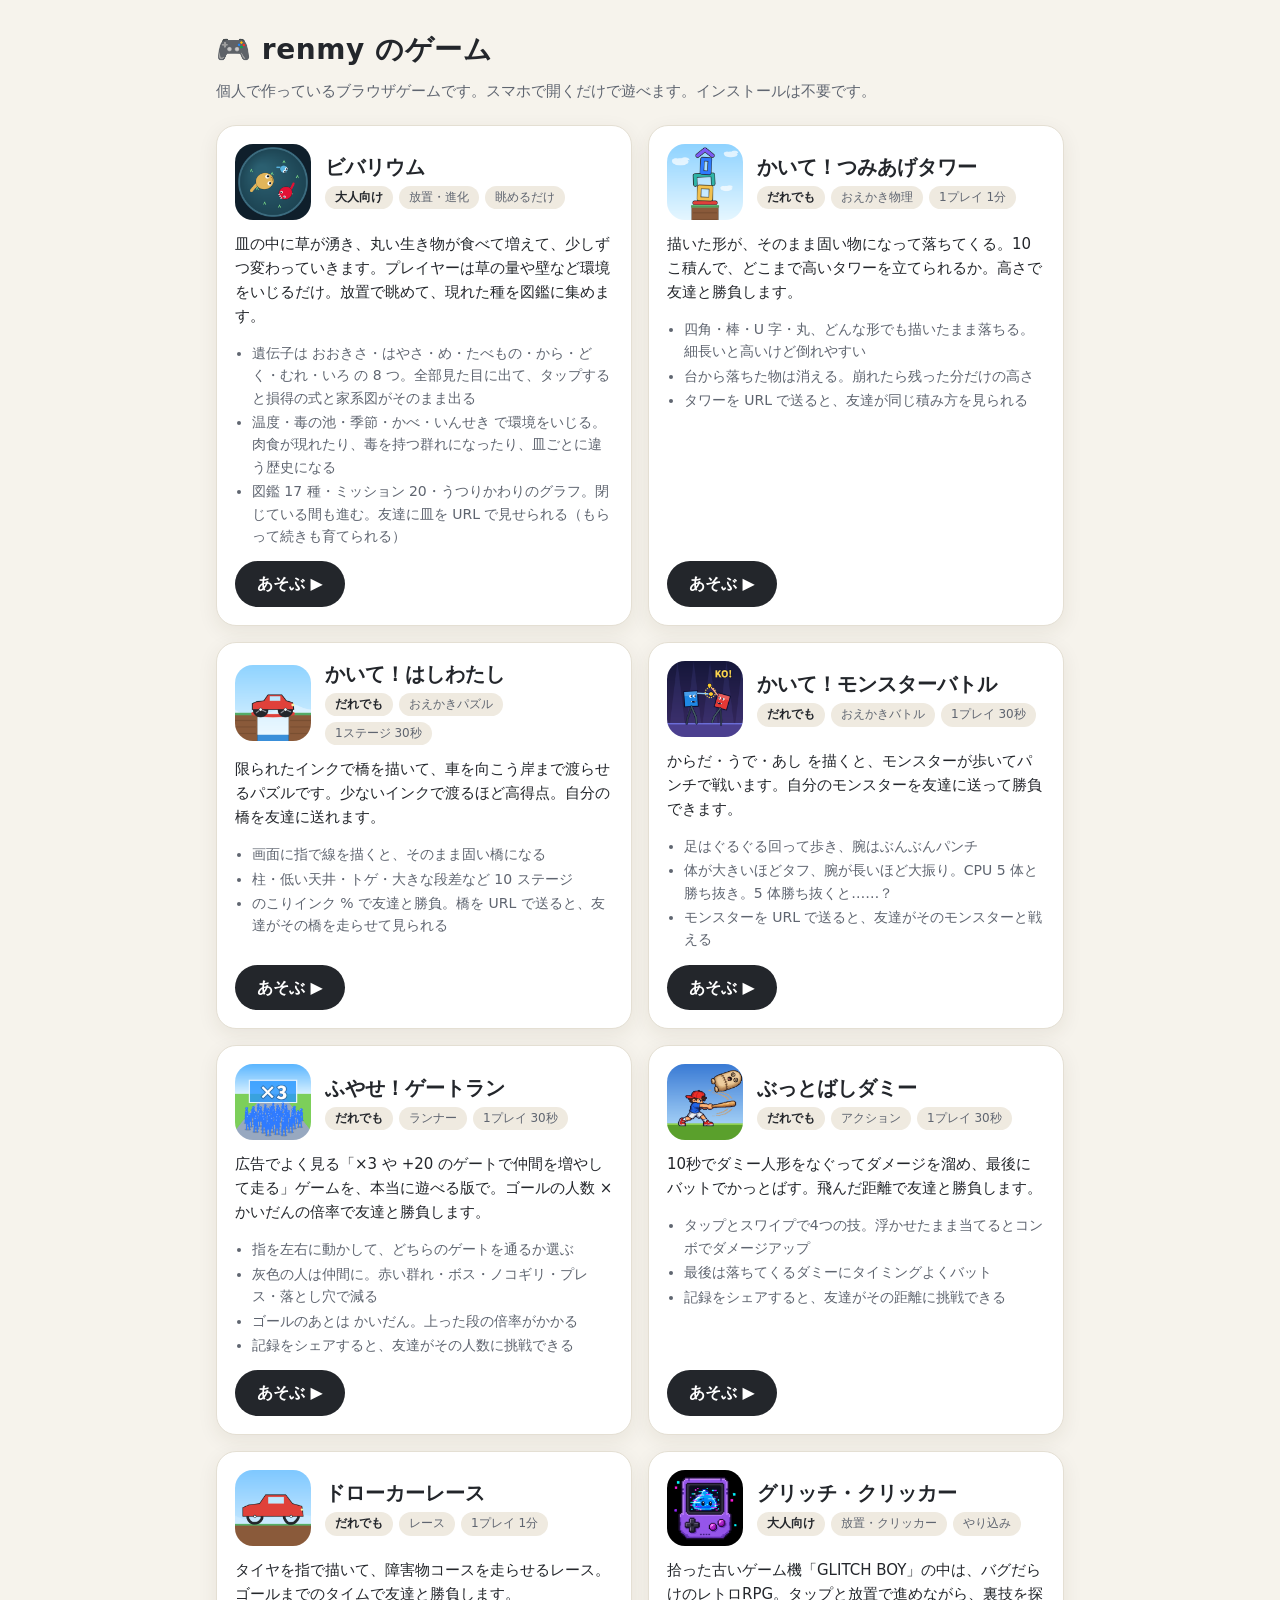
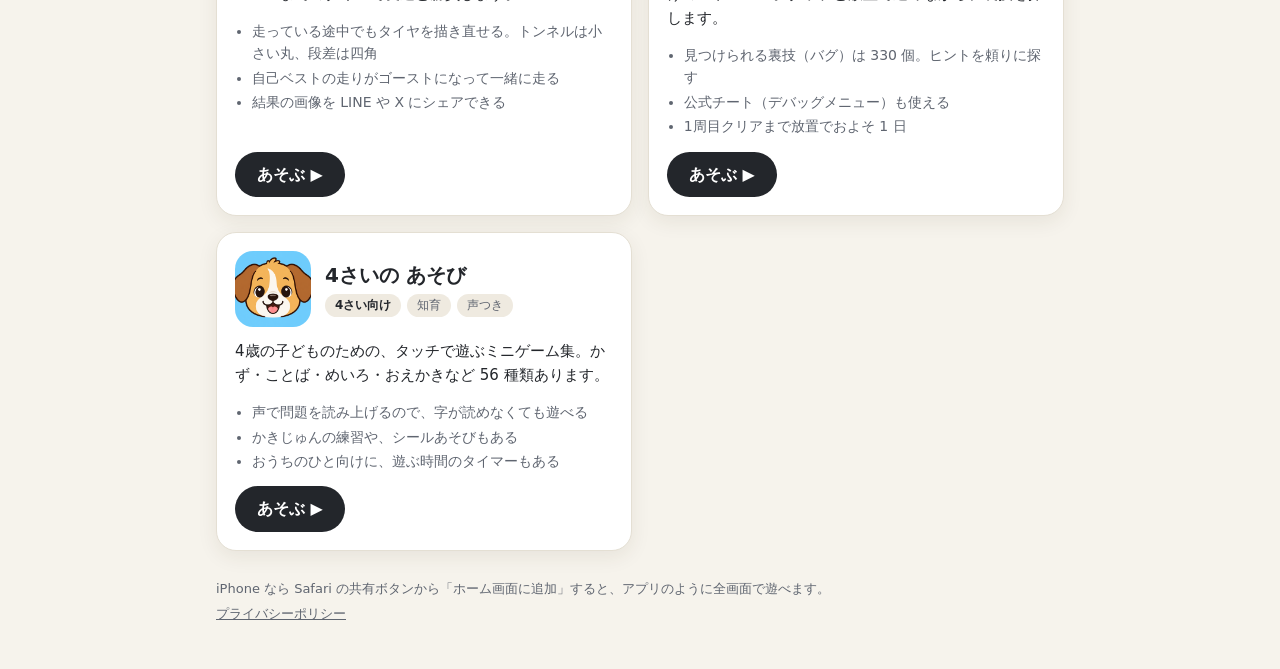
==== index.html @ c625c127 "AdSense: サイト確認の コードと ads.txt（自動広告は オフ、まだ 広告枠なし） Co-Authored-By: Claude Opus 5.5 <noreply@anthropic.c" ====
<!DOCTYPE html>
<html lang="ja">
<head>
<meta charset="utf-8">
<meta name="viewport" content="width=device-width, initial-scale=1, viewport-fit=cover">
<title>renmy のゲーム</title>
<meta name="description" content="個人で作っているブラウザゲームの一覧。スマホで開くだけで遊べます。">
<meta property="og:title" content="renmy のゲーム">
<meta property="og:description" content="個人で作っているブラウザゲームの一覧。スマホで開くだけで遊べます。">
<meta property="og:image" content="https://renmygames.com/icons/vivarium.png">
<meta name="theme-color" content="#f6f3ec">
<link rel="icon" href="data:image/svg+xml,<svg xmlns='http://www.w3.org/2000/svg' viewBox='0 0 100 100'><text y='.9em' font-size='90'>🎮</text></svg>">
<style>
:root {
  --bg: #f6f3ec; --card: #ffffff; --ink: #23262b; --sub: #5f6570; --line: #e4dfd3;
  --chip: #efeae0; --btn: #23262b; --btn-ink: #ffffff; --shadow: 0 6px 20px rgba(60, 50, 30, .08);
}
@media (prefers-color-scheme: dark) {
  :root:not([data-theme="light"]) {
    --bg: #17181b; --card: #222428; --ink: #eceef2; --sub: #a3a9b4; --line: #33363c;
    --chip: #2e3136; --btn: #eceef2; --btn-ink: #17181b; --shadow: 0 6px 20px rgba(0, 0, 0, .3);
  }
}
:root[data-theme="dark"] {
  --bg: #17181b; --card: #222428; --ink: #eceef2; --sub: #a3a9b4; --line: #33363c;
  --chip: #2e3136; --btn: #eceef2; --btn-ink: #17181b; --shadow: 0 6px 20px rgba(0, 0, 0, .3);
}
* { box-sizing: border-box; }
html { -webkit-text-size-adjust: 100%; }
body {
  margin: 0; background: var(--bg); color: var(--ink);
  font-family: "Hiragino Maru Gothic ProN", "Hiragino Sans", "Noto Sans JP", system-ui, sans-serif;
  line-height: 1.6;
}
.wrap { max-width: 880px; margin: 0 auto; padding: max(28px, env(safe-area-inset-top)) 16px 40px; }
header { margin-bottom: 22px; }
h1 { font-size: 28px; margin: 0; letter-spacing: .02em; }
.lead { margin: 6px 0 0; color: var(--sub); font-size: 15px; }
.grid { display: grid; grid-template-columns: repeat(auto-fill, minmax(min(100%, 380px), 1fr)); gap: 16px; }
.card {
  background: var(--card); border: 1px solid var(--line); border-radius: 20px; box-shadow: var(--shadow);
  padding: 18px; display: flex; flex-direction: column; gap: 12px; min-width: 0;
}
.head { display: flex; gap: 14px; align-items: center; }
.head img { width: 76px; height: 76px; border-radius: 18px; flex: none; display: block; }
.head h2 { font-size: 20px; margin: 0; line-height: 1.3; }
.chips { display: flex; flex-wrap: wrap; gap: 6px; margin-top: 6px; }
.chip { font-size: 12px; background: var(--chip); border-radius: 999px; padding: 2px 10px; color: var(--sub); white-space: nowrap; }
.chip.for { color: var(--ink); font-weight: 700; }
.desc { margin: 0; font-size: 15px; }
.points { margin: 0; padding-left: 1.2em; color: var(--sub); font-size: 14px; }
.points li { margin: 2px 0; }
.play {
  margin-top: auto; align-self: flex-start; display: inline-flex; align-items: center; gap: 6px;
  background: var(--btn); color: var(--btn-ink); text-decoration: none; font-weight: 700; font-size: 16px;
  padding: 10px 22px; border-radius: 999px;
}
.play:active { transform: scale(.97); }
footer { margin-top: 28px; color: var(--sub); font-size: 13px; }
footer p { margin: 4px 0; }
</style>
<script src="/t.js?v=1"></script>
<meta name="google-adsense-account" content="ca-pub-4104940798345982">
<script async src="https://pagead2.googlesyndication.com/pagead/js/adsbygoogle.js?client=ca-pub-4104940798345982" crossorigin="anonymous"></script>
</head>
<body>
<div class="wrap">
  <header>
    <h1>🎮 renmy のゲーム</h1>
    <p class="lead">個人で作っているブラウザゲームです。スマホで開くだけで遊べます。インストールは不要です。</p>
  </header>

  <main class="grid">
    <article class="card">
      <div class="head">
        <img src="icons/vivarium.png" alt="" width="76" height="76">
        <div>
          <h2>ビバリウム</h2>
          <div class="chips"><span class="chip for">大人向け</span><span class="chip">放置・進化</span><span class="chip">眺めるだけ</span></div>
        </div>
      </div>
      <p class="desc">皿の中に草が湧き、丸い生き物が食べて増えて、少しずつ変わっていきます。プレイヤーは草の量や壁など環境をいじるだけ。放置で眺めて、現れた種を図鑑に集めます。</p>
      <ul class="points">
        <li>遺伝子は おおきさ・はやさ・め・たべもの・から・どく・むれ・いろ の 8 つ。全部見た目に出て、タップすると損得の式と家系図がそのまま出る</li>
        <li>温度・毒の池・季節・かべ・いんせき で環境をいじる。肉食が現れたり、毒を持つ群れになったり、皿ごとに違う歴史になる</li>
        <li>図鑑 17 種・ミッション 20・うつりかわりのグラフ。閉じている間も進む。友達に皿を URL で見せられる（もらって続きも育てられる）</li>
      </ul>
      <a class="play" href="/vivarium/">あそぶ ▶</a>
    </article>

    <article class="card">
      <div class="head">
        <img src="icons/draw-tower.png" alt="" width="76" height="76">
        <div>
          <h2>かいて！つみあげタワー</h2>
          <div class="chips"><span class="chip for">だれでも</span><span class="chip">おえかき物理</span><span class="chip">1プレイ 1分</span></div>
        </div>
      </div>
      <p class="desc">描いた形が、そのまま固い物になって落ちてくる。10 こ積んで、どこまで高いタワーを立てられるか。高さで友達と勝負します。</p>
      <ul class="points">
        <li>四角・棒・U 字・丸、どんな形でも描いたまま落ちる。細長いと高いけど倒れやすい</li>
        <li>台から落ちた物は消える。崩れたら残った分だけの高さ</li>
        <li>タワーを URL で送ると、友達が同じ積み方を見られる</li>
      </ul>
      <a class="play" href="/draw-tower/">あそぶ ▶</a>
    </article>

    <article class="card">
      <div class="head">
        <img src="icons/draw-bridge.png" alt="" width="76" height="76">
        <div>
          <h2>かいて！はしわたし</h2>
          <div class="chips"><span class="chip for">だれでも</span><span class="chip">おえかきパズル</span><span class="chip">1ステージ 30秒</span></div>
        </div>
      </div>
      <p class="desc">限られたインクで橋を描いて、車を向こう岸まで渡らせるパズルです。少ないインクで渡るほど高得点。自分の橋を友達に送れます。</p>
      <ul class="points">
        <li>画面に指で線を描くと、そのまま固い橋になる</li>
        <li>柱・低い天井・トゲ・大きな段差など 10 ステージ</li>
        <li>のこりインク % で友達と勝負。橋を URL で送ると、友達がその橋を走らせて見られる</li>
      </ul>
      <a class="play" href="/draw-bridge/">あそぶ ▶</a>
    </article>

    <article class="card">
      <div class="head">
        <img src="icons/draw-monster.png" alt="" width="76" height="76">
        <div>
          <h2>かいて！モンスターバトル</h2>
          <div class="chips"><span class="chip for">だれでも</span><span class="chip">おえかきバトル</span><span class="chip">1プレイ 30秒</span></div>
        </div>
      </div>
      <p class="desc">からだ・うで・あし を描くと、モンスターが歩いてパンチで戦います。自分のモンスターを友達に送って勝負できます。</p>
      <ul class="points">
        <li>足はぐるぐる回って歩き、腕はぶんぶんパンチ</li>
        <li>体が大きいほどタフ、腕が長いほど大振り。CPU 5 体と勝ち抜き。5 体勝ち抜くと……？</li>
        <li>モンスターを URL で送ると、友達がそのモンスターと戦える</li>
      </ul>
      <a class="play" href="/draw-monster/">あそぶ ▶</a>
    </article>

    <article class="card">
      <div class="head">
        <img src="icons/gate-run.png" alt="" width="76" height="76">
        <div>
          <h2>ふやせ！ゲートラン</h2>
          <div class="chips"><span class="chip for">だれでも</span><span class="chip">ランナー</span><span class="chip">1プレイ 30秒</span></div>
        </div>
      </div>
      <p class="desc">広告でよく見る「×3 や +20 のゲートで仲間を増やして走る」ゲームを、本当に遊べる版で。ゴールの人数 × かいだんの倍率で友達と勝負します。</p>
      <ul class="points">
        <li>指を左右に動かして、どちらのゲートを通るか選ぶ</li>
        <li>灰色の人は仲間に。赤い群れ・ボス・ノコギリ・プレス・落とし穴で減る</li>
        <li>ゴールのあとは かいだん。上った段の倍率がかかる</li>
        <li>記録をシェアすると、友達がその人数に挑戦できる</li>
      </ul>
      <a class="play" href="/gate-run/">あそぶ ▶</a>
    </article>

    <article class="card">
      <div class="head">
        <img src="icons/homerun.png" alt="" width="76" height="76">
        <div>
          <h2>ぶっとばしダミー</h2>
          <div class="chips"><span class="chip for">だれでも</span><span class="chip">アクション</span><span class="chip">1プレイ 30秒</span></div>
        </div>
      </div>
      <p class="desc">10秒でダミー人形をなぐってダメージを溜め、最後にバットでかっとばす。飛んだ距離で友達と勝負します。</p>
      <ul class="points">
        <li>タップとスワイプで4つの技。浮かせたまま当てるとコンボでダメージアップ</li>
        <li>最後は落ちてくるダミーにタイミングよくバット</li>
        <li>記録をシェアすると、友達がその距離に挑戦できる</li>
      </ul>
      <a class="play" href="/homerun/">あそぶ ▶</a>
    </article>

    <article class="card">
      <div class="head">
        <img src="icons/draw-car.png" alt="" width="76" height="76">
        <div>
          <h2>ドローカーレース</h2>
          <div class="chips"><span class="chip for">だれでも</span><span class="chip">レース</span><span class="chip">1プレイ 1分</span></div>
        </div>
      </div>
      <p class="desc">タイヤを指で描いて、障害物コースを走らせるレース。ゴールまでのタイムで友達と勝負します。</p>
      <ul class="points">
        <li>走っている途中でもタイヤを描き直せる。トンネルは小さい丸、段差は四角</li>
        <li>自己ベストの走りがゴーストになって一緒に走る</li>
        <li>結果の画像を LINE や X にシェアできる</li>
      </ul>
      <a class="play" href="/draw-car/">あそぶ ▶</a>
    </article>

    <article class="card">
      <div class="head">
        <img src="icons/glitch-clicker.png" alt="" width="76" height="76">
        <div>
          <h2>グリッチ・クリッカー</h2>
          <div class="chips"><span class="chip for">大人向け</span><span class="chip">放置・クリッカー</span><span class="chip">やり込み</span></div>
        </div>
      </div>
      <p class="desc">拾った古いゲーム機「GLITCH BOY」の中は、バグだらけのレトロRPG。タップと放置で進めながら、裏技を探します。</p>
      <ul class="points">
        <li>見つけられる裏技（バグ）は 330 個。ヒントを頼りに探す</li>
        <li>公式チート（デバッグメニュー）も使える</li>
        <li>1周目クリアまで放置でおよそ 1 日</li>
      </ul>
      <a class="play" href="/glitch-clicker/">あそぶ ▶</a>
    </article>

    <article class="card">
      <div class="head">
        <img src="icons/yonsai-asobi.png" alt="" width="76" height="76">
        <div>
          <h2>4さいの あそび</h2>
          <div class="chips"><span class="chip for">4さい向け</span><span class="chip">知育</span><span class="chip">声つき</span></div>
        </div>
      </div>
      <p class="desc">4歳の子どものための、タッチで遊ぶミニゲーム集。かず・ことば・めいろ・おえかきなど 56 種類あります。</p>
      <ul class="points">
        <li>声で問題を読み上げるので、字が読めなくても遊べる</li>
        <li>かきじゅんの練習や、シールあそびもある</li>
        <li>おうちのひと向けに、遊ぶ時間のタイマーもある</li>
      </ul>
      <a class="play" href="/yonsai-asobi/">あそぶ ▶</a>
    </article>
  </main>

  <footer>
    <p>iPhone なら Safari の共有ボタンから「ホーム画面に追加」すると、アプリのように全画面で遊べます。</p>
    <p><a href="/privacy/" style="color: var(--sub)">プライバシーポリシー</a></p>
  </footer>
</div>
</body>
</html>
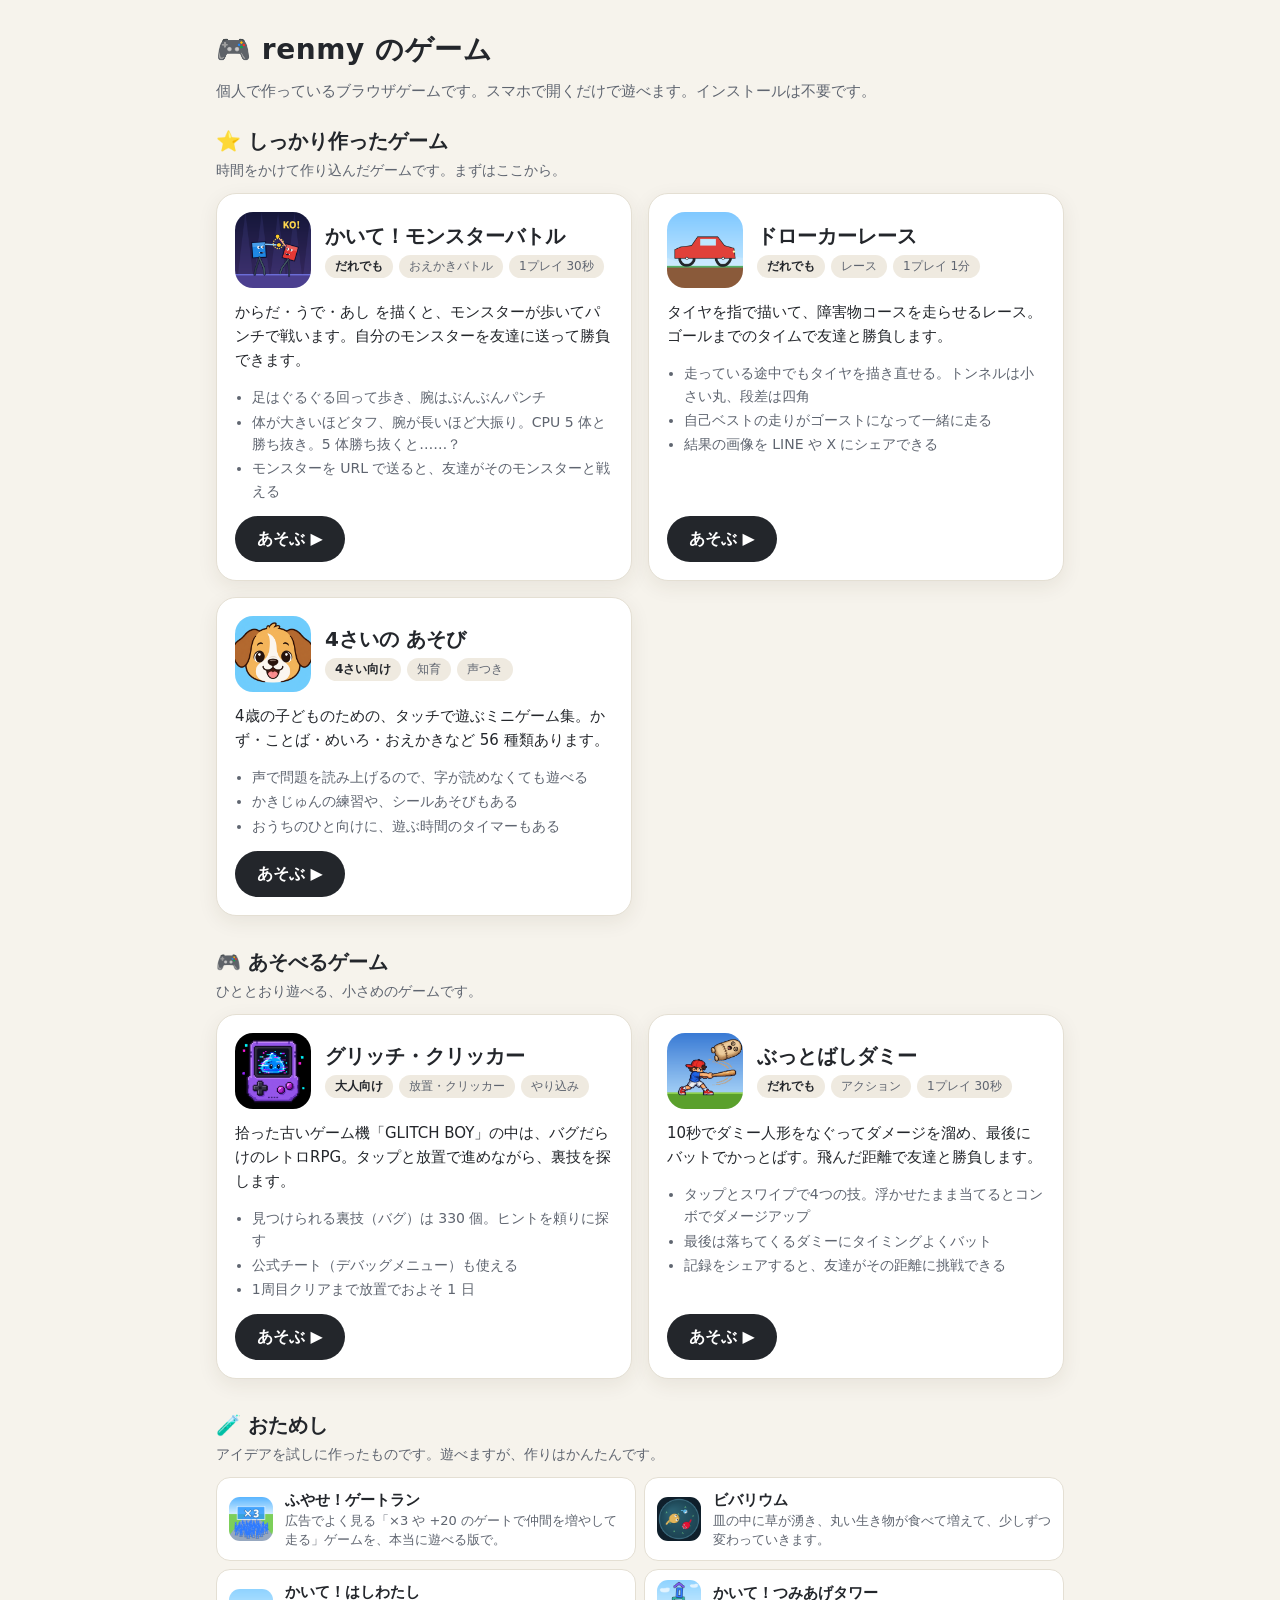
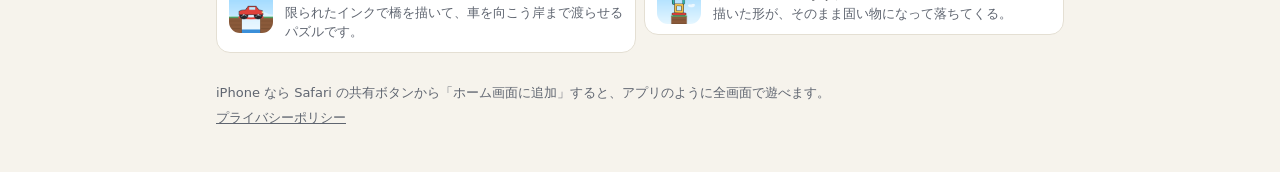
==== commit 363f7b3a: "ゲーム一覧を 完成度で 3 だんに（しっかり作った・あそべる・おためし） Co-Authored-By: Claude Opus 5.5 <noreply@anthropic.com> Claude-" ====
--- a/index.html
+++ b/index.html
@@ -56,6 +56,15 @@
   padding: 10px 22px; border-radius: 999px;
 }
 .play:active { transform: scale(.97); }
+.tier { margin: 0 0 30px; }
+.tier-h { font-size: 20px; margin: 0; }
+.tier-lead { margin: 2px 0 12px; color: var(--sub); font-size: 14px; }
+.trylist { list-style: none; margin: 0; padding: 0; display: grid; grid-template-columns: repeat(auto-fill, minmax(min(100%, 380px), 1fr)); gap: 8px; }
+.try { display: flex; gap: 12px; align-items: center; padding: 10px 12px; background: var(--card); border: 1px solid var(--line); border-radius: 14px; color: var(--ink); text-decoration: none; min-width: 0; }
+.try img { width: 44px; height: 44px; border-radius: 11px; flex: none; }
+.try span { display: flex; flex-direction: column; min-width: 0; }
+.try b { font-size: 15px; }
+.try small { font-size: 13px; color: var(--sub); line-height: 1.45; }
 footer { margin-top: 28px; color: var(--sub); font-size: 13px; }
 footer p { margin: 4px 0; }
 </style>
@@ -70,59 +79,12 @@
     <p class="lead">個人で作っているブラウザゲームです。スマホで開くだけで遊べます。インストールは不要です。</p>
   </header>
 
-  <main class="grid">
-    <article class="card">
-      <div class="head">
-        <img src="icons/vivarium.png" alt="" width="76" height="76">
-        <div>
-          <h2>ビバリウム</h2>
-          <div class="chips"><span class="chip for">大人向け</span><span class="chip">放置・進化</span><span class="chip">眺めるだけ</span></div>
-        </div>
-      </div>
-      <p class="desc">皿の中に草が湧き、丸い生き物が食べて増えて、少しずつ変わっていきます。プレイヤーは草の量や壁など環境をいじるだけ。放置で眺めて、現れた種を図鑑に集めます。</p>
-      <ul class="points">
-        <li>遺伝子は おおきさ・はやさ・め・たべもの・から・どく・むれ・いろ の 8 つ。全部見た目に出て、タップすると損得の式と家系図がそのまま出る</li>
-        <li>温度・毒の池・季節・かべ・いんせき で環境をいじる。肉食が現れたり、毒を持つ群れになったり、皿ごとに違う歴史になる</li>
-        <li>図鑑 17 種・ミッション 20・うつりかわりのグラフ。閉じている間も進む。友達に皿を URL で見せられる（もらって続きも育てられる）</li>
-      </ul>
-      <a class="play" href="/vivarium/">あそぶ ▶</a>
-    </article>
-
-    <article class="card">
-      <div class="head">
-        <img src="icons/draw-tower.png" alt="" width="76" height="76">
-        <div>
-          <h2>かいて！つみあげタワー</h2>
-          <div class="chips"><span class="chip for">だれでも</span><span class="chip">おえかき物理</span><span class="chip">1プレイ 1分</span></div>
-        </div>
-      </div>
-      <p class="desc">描いた形が、そのまま固い物になって落ちてくる。10 こ積んで、どこまで高いタワーを立てられるか。高さで友達と勝負します。</p>
-      <ul class="points">
-        <li>四角・棒・U 字・丸、どんな形でも描いたまま落ちる。細長いと高いけど倒れやすい</li>
-        <li>台から落ちた物は消える。崩れたら残った分だけの高さ</li>
-        <li>タワーを URL で送ると、友達が同じ積み方を見られる</li>
-      </ul>
-      <a class="play" href="/draw-tower/">あそぶ ▶</a>
-    </article>
-
-    <article class="card">
-      <div class="head">
-        <img src="icons/draw-bridge.png" alt="" width="76" height="76">
-        <div>
-          <h2>かいて！はしわたし</h2>
-          <div class="chips"><span class="chip for">だれでも</span><span class="chip">おえかきパズル</span><span class="chip">1ステージ 30秒</span></div>
-        </div>
-      </div>
-      <p class="desc">限られたインクで橋を描いて、車を向こう岸まで渡らせるパズルです。少ないインクで渡るほど高得点。自分の橋を友達に送れます。</p>
-      <ul class="points">
-        <li>画面に指で線を描くと、そのまま固い橋になる</li>
-        <li>柱・低い天井・トゲ・大きな段差など 10 ステージ</li>
-        <li>のこりインク % で友達と勝負。橋を URL で送ると、友達がその橋を走らせて見られる</li>
-      </ul>
-      <a class="play" href="/draw-bridge/">あそぶ ▶</a>
-    </article>
-
-    <article class="card">
+  <main>
+  <section class="tier">
+    <h2 class="tier-h">⭐ しっかり作ったゲーム</h2>
+    <p class="tier-lead">時間をかけて作り込んだゲームです。まずはここから。</p>
+    <div class="grid">
+      <article class="card">
       <div class="head">
         <img src="icons/draw-monster.png" alt="" width="76" height="76">
         <div>
@@ -138,25 +100,61 @@
       </ul>
       <a class="play" href="/draw-monster/">あそぶ ▶</a>
     </article>
+      <article class="card">
+      <div class="head">
+        <img src="icons/draw-car.png" alt="" width="76" height="76">
+        <div>
+          <h2>ドローカーレース</h2>
+          <div class="chips"><span class="chip for">だれでも</span><span class="chip">レース</span><span class="chip">1プレイ 1分</span></div>
+        </div>
+      </div>
+      <p class="desc">タイヤを指で描いて、障害物コースを走らせるレース。ゴールまでのタイムで友達と勝負します。</p>
+      <ul class="points">
+        <li>走っている途中でもタイヤを描き直せる。トンネルは小さい丸、段差は四角</li>
+        <li>自己ベストの走りがゴーストになって一緒に走る</li>
+        <li>結果の画像を LINE や X にシェアできる</li>
+      </ul>
+      <a class="play" href="/draw-car/">あそぶ ▶</a>
+    </article>
+      <article class="card">
+      <div class="head">
+        <img src="icons/yonsai-asobi.png" alt="" width="76" height="76">
+        <div>
+          <h2>4さいの あそび</h2>
+          <div class="chips"><span class="chip for">4さい向け</span><span class="chip">知育</span><span class="chip">声つき</span></div>
+        </div>
+      </div>
+      <p class="desc">4歳の子どものための、タッチで遊ぶミニゲーム集。かず・ことば・めいろ・おえかきなど 56 種類あります。</p>
+      <ul class="points">
+        <li>声で問題を読み上げるので、字が読めなくても遊べる</li>
+        <li>かきじゅんの練習や、シールあそびもある</li>
+        <li>おうちのひと向けに、遊ぶ時間のタイマーもある</li>
+      </ul>
+      <a class="play" href="/yonsai-asobi/">あそぶ ▶</a>
+    </article>
+    </div>
+  </section>
 
+  <section class="tier">
+    <h2 class="tier-h">🎮 あそべるゲーム</h2>
+    <p class="tier-lead">ひととおり遊べる、小さめのゲームです。</p>
+    <div class="grid">
     <article class="card">
       <div class="head">
-        <img src="icons/gate-run.png" alt="" width="76" height="76">
+        <img src="icons/glitch-clicker.png" alt="" width="76" height="76">
         <div>
-          <h2>ふやせ！ゲートラン</h2>
-          <div class="chips"><span class="chip for">だれでも</span><span class="chip">ランナー</span><span class="chip">1プレイ 30秒</span></div>
+          <h2>グリッチ・クリッカー</h2>
+          <div class="chips"><span class="chip for">大人向け</span><span class="chip">放置・クリッカー</span><span class="chip">やり込み</span></div>
         </div>
       </div>
-      <p class="desc">広告でよく見る「×3 や +20 のゲートで仲間を増やして走る」ゲームを、本当に遊べる版で。ゴールの人数 × かいだんの倍率で友達と勝負します。</p>
+      <p class="desc">拾った古いゲーム機「GLITCH BOY」の中は、バグだらけのレトロRPG。タップと放置で進めながら、裏技を探します。</p>
       <ul class="points">
-        <li>指を左右に動かして、どちらのゲートを通るか選ぶ</li>
-        <li>灰色の人は仲間に。赤い群れ・ボス・ノコギリ・プレス・落とし穴で減る</li>
-        <li>ゴールのあとは かいだん。上った段の倍率がかかる</li>
-        <li>記録をシェアすると、友達がその人数に挑戦できる</li>
+        <li>見つけられる裏技（バグ）は 330 個。ヒントを頼りに探す</li>
+        <li>公式チート（デバッグメニュー）も使える</li>
+        <li>1周目クリアまで放置でおよそ 1 日</li>
       </ul>
-      <a class="play" href="/gate-run/">あそぶ ▶</a>
+      <a class="play" href="/glitch-clicker/">あそぶ ▶</a>
     </article>
-
     <article class="card">
       <div class="head">
         <img src="icons/homerun.png" alt="" width="76" height="76">
@@ -173,57 +171,19 @@
       </ul>
       <a class="play" href="/homerun/">あそぶ ▶</a>
     </article>
+    </div>
+  </section>
 
-    <article class="card">
-      <div class="head">
-        <img src="icons/draw-car.png" alt="" width="76" height="76">
-        <div>
-          <h2>ドローカーレース</h2>
-          <div class="chips"><span class="chip for">だれでも</span><span class="chip">レース</span><span class="chip">1プレイ 1分</span></div>
-        </div>
-      </div>
-      <p class="desc">タイヤを指で描いて、障害物コースを走らせるレース。ゴールまでのタイムで友達と勝負します。</p>
-      <ul class="points">
-        <li>走っている途中でもタイヤを描き直せる。トンネルは小さい丸、段差は四角</li>
-        <li>自己ベストの走りがゴーストになって一緒に走る</li>
-        <li>結果の画像を LINE や X にシェアできる</li>
-      </ul>
-      <a class="play" href="/draw-car/">あそぶ ▶</a>
-    </article>
-
-    <article class="card">
-      <div class="head">
-        <img src="icons/glitch-clicker.png" alt="" width="76" height="76">
-        <div>
-          <h2>グリッチ・クリッカー</h2>
-          <div class="chips"><span class="chip for">大人向け</span><span class="chip">放置・クリッカー</span><span class="chip">やり込み</span></div>
-        </div>
-      </div>
-      <p class="desc">拾った古いゲーム機「GLITCH BOY」の中は、バグだらけのレトロRPG。タップと放置で進めながら、裏技を探します。</p>
-      <ul class="points">
-        <li>見つけられる裏技（バグ）は 330 個。ヒントを頼りに探す</li>
-        <li>公式チート（デバッグメニュー）も使える</li>
-        <li>1周目クリアまで放置でおよそ 1 日</li>
-      </ul>
-      <a class="play" href="/glitch-clicker/">あそぶ ▶</a>
-    </article>
-
-    <article class="card">
-      <div class="head">
-        <img src="icons/yonsai-asobi.png" alt="" width="76" height="76">
-        <div>
-          <h2>4さいの あそび</h2>
-          <div class="chips"><span class="chip for">4さい向け</span><span class="chip">知育</span><span class="chip">声つき</span></div>
-        </div>
-      </div>
-      <p class="desc">4歳の子どものための、タッチで遊ぶミニゲーム集。かず・ことば・めいろ・おえかきなど 56 種類あります。</p>
-      <ul class="points">
-        <li>声で問題を読み上げるので、字が読めなくても遊べる</li>
-        <li>かきじゅんの練習や、シールあそびもある</li>
-        <li>おうちのひと向けに、遊ぶ時間のタイマーもある</li>
-      </ul>
-      <a class="play" href="/yonsai-asobi/">あそぶ ▶</a>
-    </article>
+  <section class="tier">
+    <h2 class="tier-h">🧪 おためし</h2>
+    <p class="tier-lead">アイデアを試しに作ったものです。遊べますが、作りはかんたんです。</p>
+    <ul class="trylist">
+      <li><a class="try" href="/gate-run/"><img src="icons/gate-run.png" alt="" width="44" height="44"><span><b>ふやせ！ゲートラン</b><small>広告でよく見る「×3 や +20 のゲートで仲間を増やして走る」ゲームを、本当に遊べる版で。</small></span></a></li>
+      <li><a class="try" href="/vivarium/"><img src="icons/vivarium.png" alt="" width="44" height="44"><span><b>ビバリウム</b><small>皿の中に草が湧き、丸い生き物が食べて増えて、少しずつ変わっていきます。</small></span></a></li>
+      <li><a class="try" href="/draw-bridge/"><img src="icons/draw-bridge.png" alt="" width="44" height="44"><span><b>かいて！はしわたし</b><small>限られたインクで橋を描いて、車を向こう岸まで渡らせるパズルです。</small></span></a></li>
+      <li><a class="try" href="/draw-tower/"><img src="icons/draw-tower.png" alt="" width="44" height="44"><span><b>かいて！つみあげタワー</b><small>描いた形が、そのまま固い物になって落ちてくる。</small></span></a></li>
+    </ul>
+  </section>
   </main>
 
   <footer>
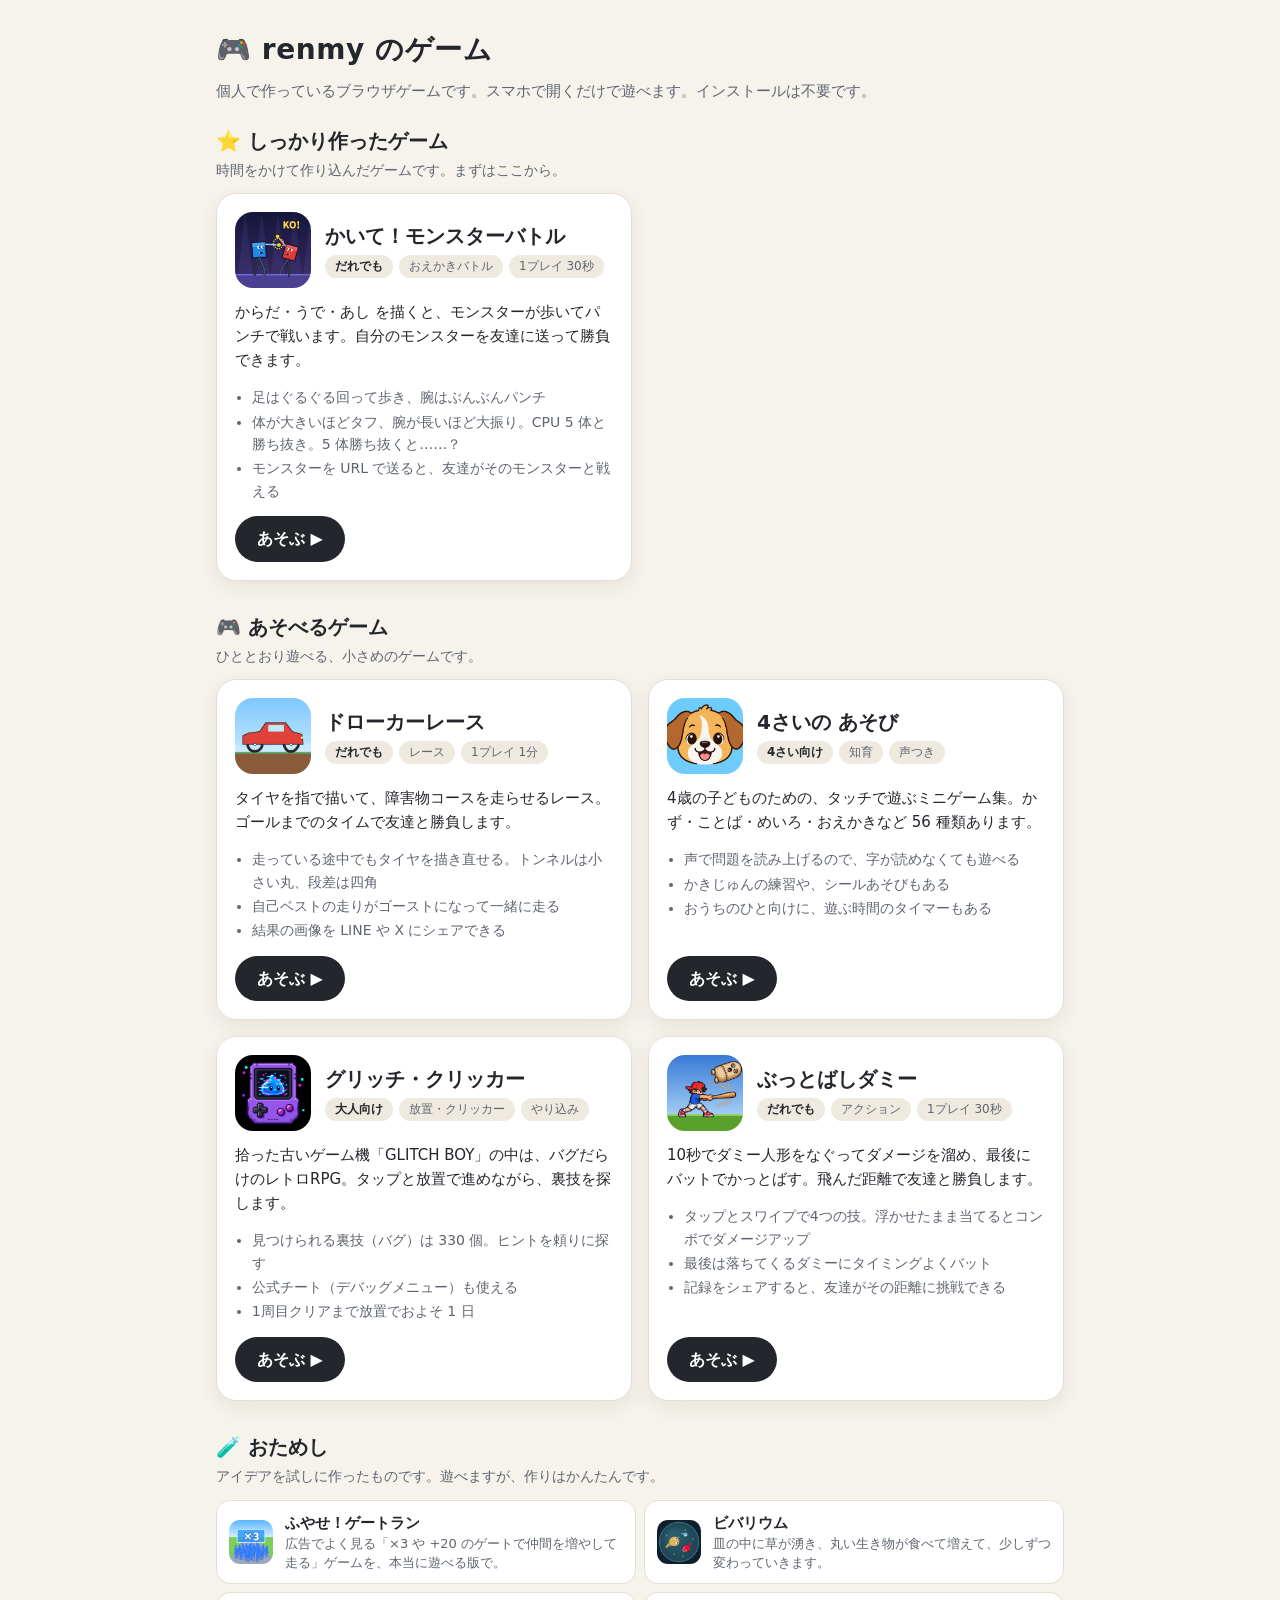
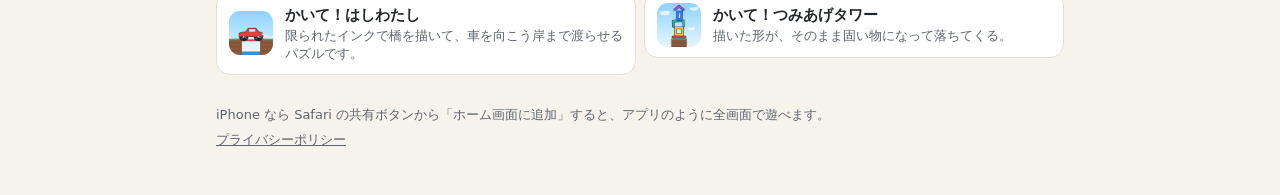
==== commit a937907d: "ゲーム一覧: ドローカーレースと 4さいの あそびを「しっかり作った」から「あそべる」へ（オーナー判断） Co-Authored-By: Claude Opus 5.5 <noreply@anthro" ====
--- a/index.html
+++ b/index.html
@@ -100,7 +100,14 @@
       </ul>
       <a class="play" href="/draw-monster/">あそぶ ▶</a>
     </article>
-      <article class="card">
+    </div>
+  </section>
+
+  <section class="tier">
+    <h2 class="tier-h">🎮 あそべるゲーム</h2>
+    <p class="tier-lead">ひととおり遊べる、小さめのゲームです。</p>
+    <div class="grid">
+    <article class="card">
       <div class="head">
         <img src="icons/draw-car.png" alt="" width="76" height="76">
         <div>
@@ -116,7 +123,7 @@
       </ul>
       <a class="play" href="/draw-car/">あそぶ ▶</a>
     </article>
-      <article class="card">
+    <article class="card">
       <div class="head">
         <img src="icons/yonsai-asobi.png" alt="" width="76" height="76">
         <div>
@@ -132,13 +139,6 @@
       </ul>
       <a class="play" href="/yonsai-asobi/">あそぶ ▶</a>
     </article>
-    </div>
-  </section>
-
-  <section class="tier">
-    <h2 class="tier-h">🎮 あそべるゲーム</h2>
-    <p class="tier-lead">ひととおり遊べる、小さめのゲームです。</p>
-    <div class="grid">
     <article class="card">
       <div class="head">
         <img src="icons/glitch-clicker.png" alt="" width="76" height="76">
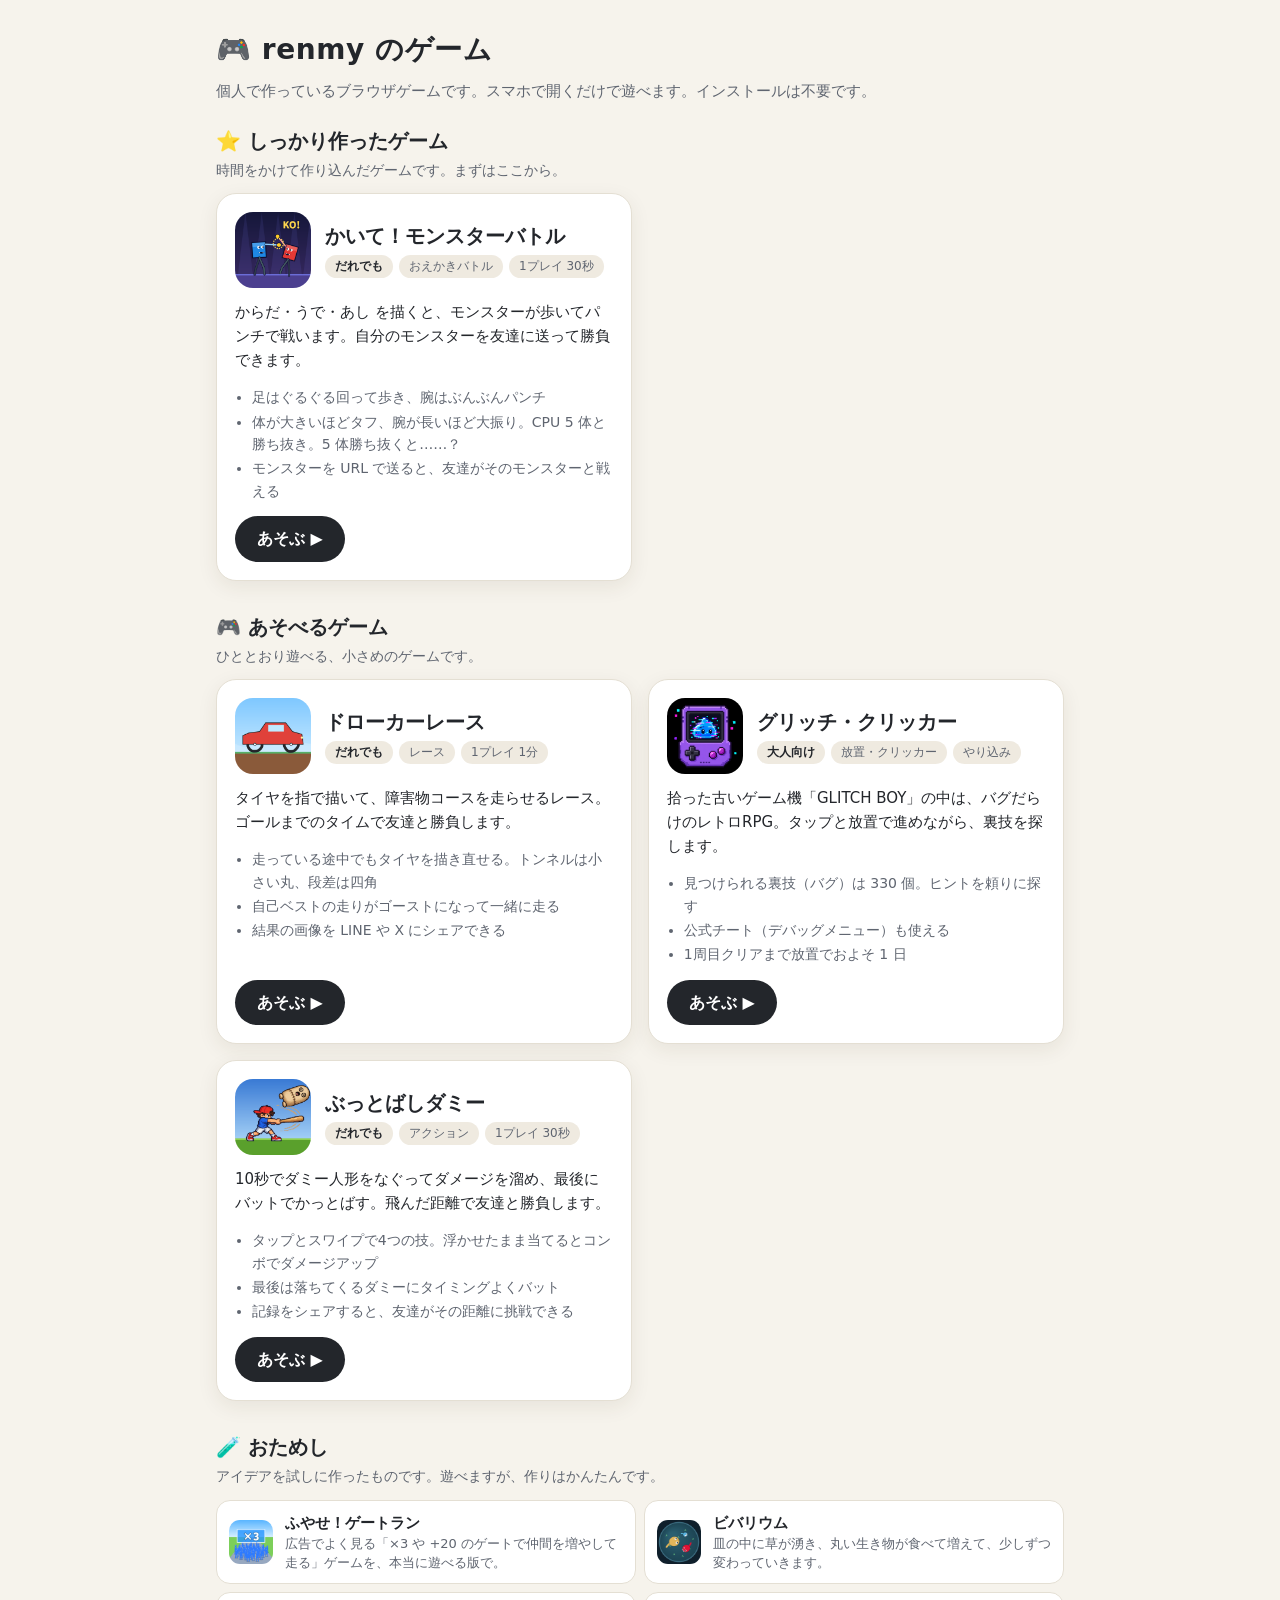
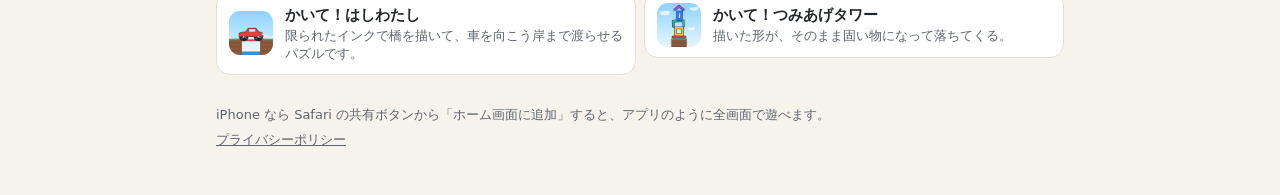
==== commit 44a6cb65: "4さいの あそびを renmygames.com から 外す（オーナー） 一覧の カードを 外す。t.js: github.io で ひらいた yonsai-asobi は renmygames.co" ====
--- a/index.html
+++ b/index.html
@@ -125,22 +125,6 @@
     </article>
     <article class="card">
       <div class="head">
-        <img src="icons/yonsai-asobi.png" alt="" width="76" height="76">
-        <div>
-          <h2>4さいの あそび</h2>
-          <div class="chips"><span class="chip for">4さい向け</span><span class="chip">知育</span><span class="chip">声つき</span></div>
-        </div>
-      </div>
-      <p class="desc">4歳の子どものための、タッチで遊ぶミニゲーム集。かず・ことば・めいろ・おえかきなど 56 種類あります。</p>
-      <ul class="points">
-        <li>声で問題を読み上げるので、字が読めなくても遊べる</li>
-        <li>かきじゅんの練習や、シールあそびもある</li>
-        <li>おうちのひと向けに、遊ぶ時間のタイマーもある</li>
-      </ul>
-      <a class="play" href="/yonsai-asobi/">あそぶ ▶</a>
-    </article>
-    <article class="card">
-      <div class="head">
         <img src="icons/glitch-clicker.png" alt="" width="76" height="76">
         <div>
           <h2>グリッチ・クリッカー</h2>
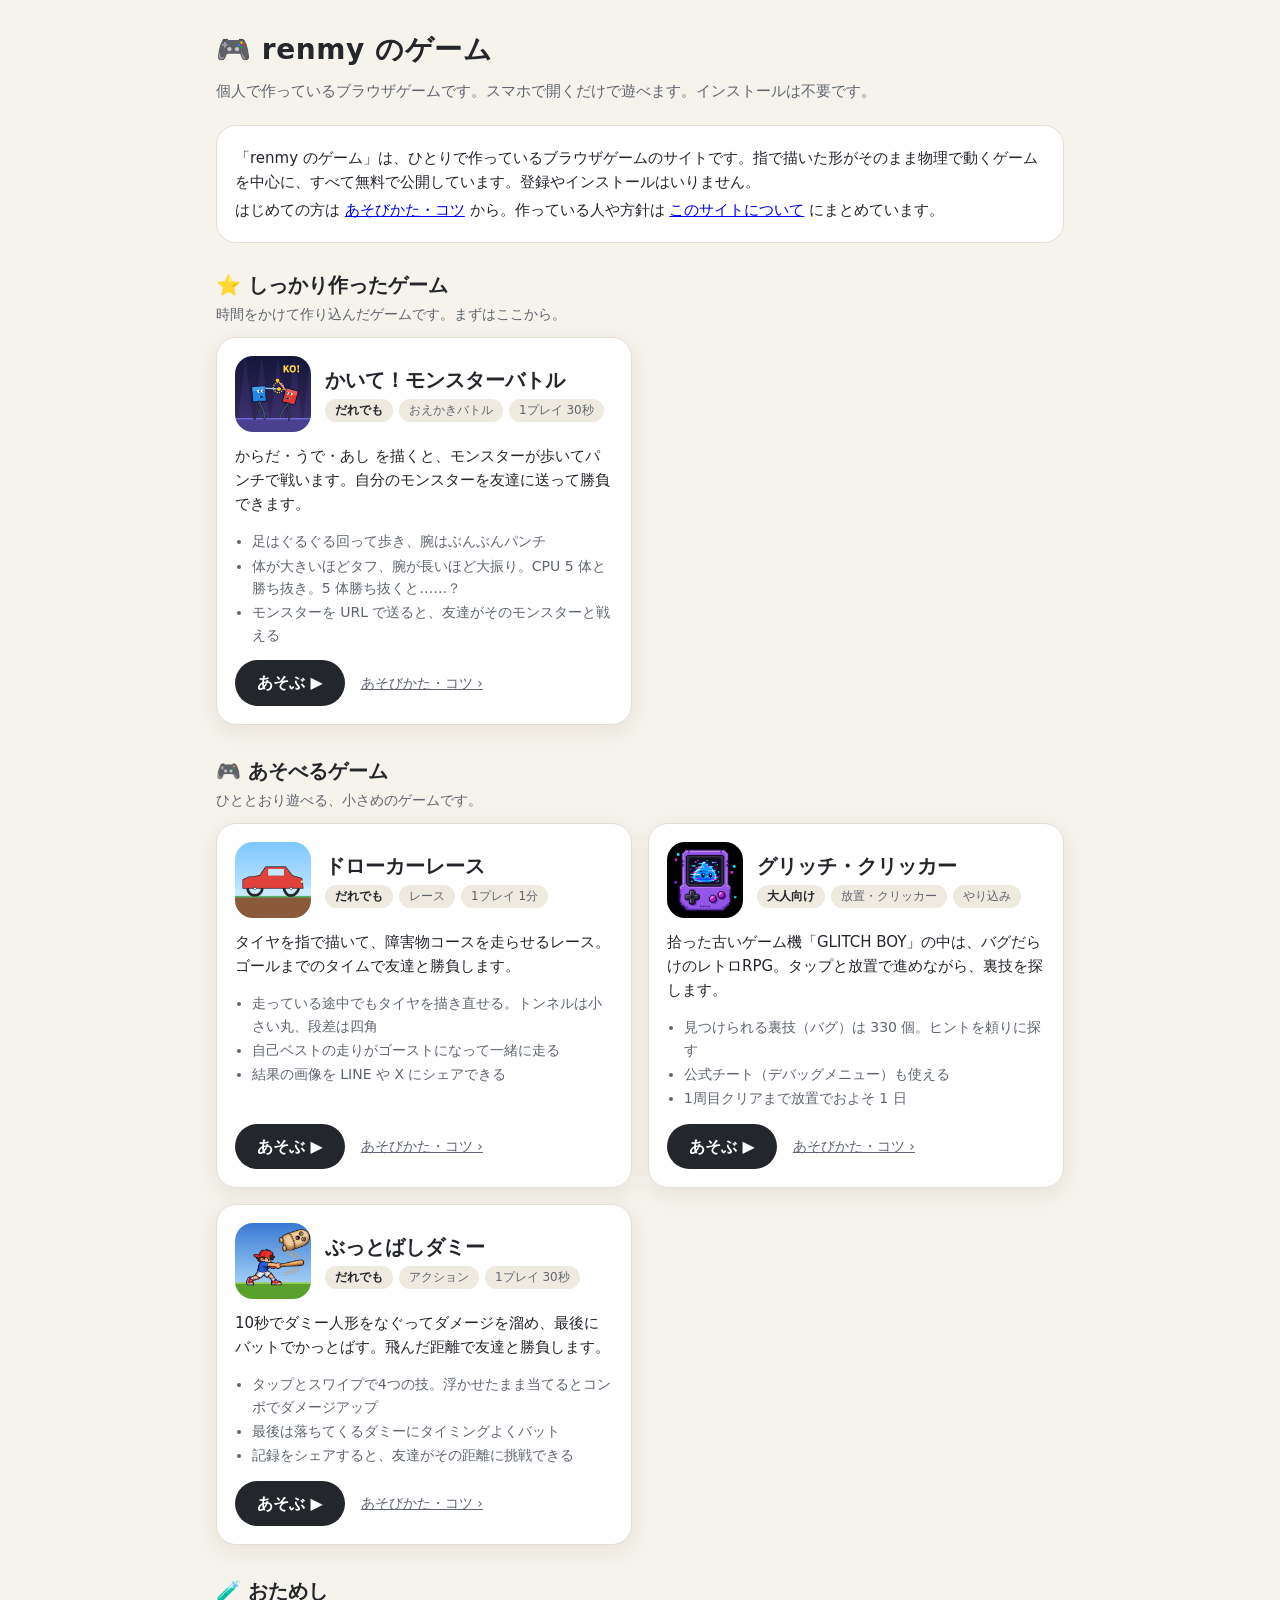
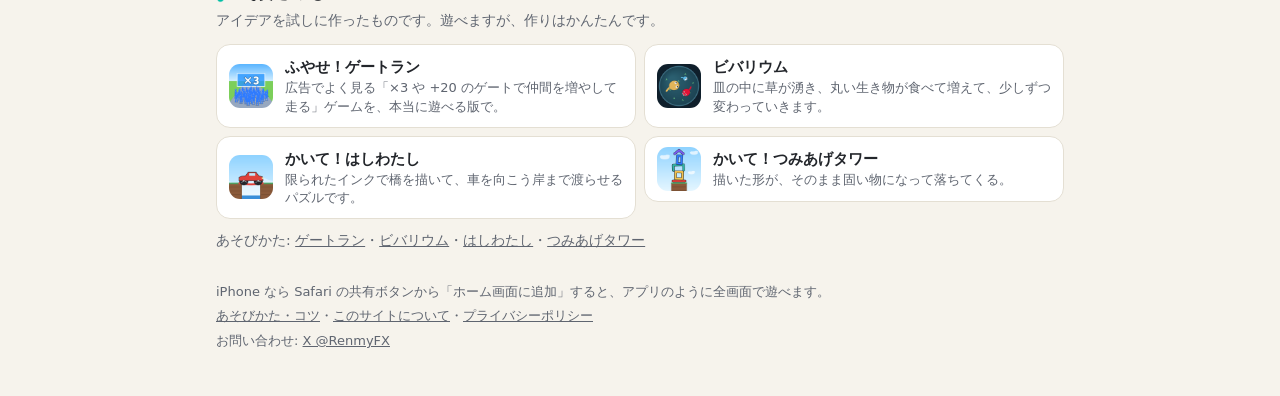
==== commit 8572187f: "あそびかた 8 本・このサイトについて を 追加、トップに 説明と リンク、github.io・www は noindex（AdSense の 指摘への 対応） Co-Authored-By: Cla" ====
--- a/index.html
+++ b/index.html
@@ -5,6 +5,7 @@
 <meta name="viewport" content="width=device-width, initial-scale=1, viewport-fit=cover">
 <title>renmy のゲーム</title>
 <meta name="description" content="個人で作っているブラウザゲームの一覧。スマホで開くだけで遊べます。">
+<link rel="canonical" href="https://renmygames.com/">
 <meta property="og:title" content="renmy のゲーム">
 <meta property="og:description" content="個人で作っているブラウザゲームの一覧。スマホで開くだけで遊べます。">
 <meta property="og:image" content="https://renmygames.com/icons/vivarium.png">
@@ -56,6 +57,11 @@
   padding: 10px 22px; border-radius: 999px;
 }
 .play:active { transform: scale(.97); }
+.acts { margin-top: auto; display: flex; flex-wrap: wrap; align-items: center; gap: 8px 16px; }
+.acts .play { margin-top: 0; }
+.guide-link { color: var(--sub); font-size: 14px; }
+.intro { background: var(--card); border: 1px solid var(--line); border-radius: 20px; padding: 16px 18px; margin: 0 0 26px; font-size: 15px; }
+.intro p { margin: 4px 0; }
 .tier { margin: 0 0 30px; }
 .tier-h { font-size: 20px; margin: 0; }
 .tier-lead { margin: 2px 0 12px; color: var(--sub); font-size: 14px; }
@@ -79,6 +85,11 @@
     <p class="lead">個人で作っているブラウザゲームです。スマホで開くだけで遊べます。インストールは不要です。</p>
   </header>
 
+  <section class="intro">
+    <p>「renmy のゲーム」は、ひとりで作っているブラウザゲームのサイトです。指で描いた形がそのまま物理で動くゲームを中心に、すべて無料で公開しています。登録やインストールはいりません。</p>
+    <p>はじめての方は <a href="/guide/">あそびかた・コツ</a> から。作っている人や方針は <a href="/about/">このサイトについて</a> にまとめています。</p>
+  </section>
+
   <main>
   <section class="tier">
     <h2 class="tier-h">⭐ しっかり作ったゲーム</h2>
@@ -98,7 +109,7 @@
         <li>体が大きいほどタフ、腕が長いほど大振り。CPU 5 体と勝ち抜き。5 体勝ち抜くと……？</li>
         <li>モンスターを URL で送ると、友達がそのモンスターと戦える</li>
       </ul>
-      <a class="play" href="/draw-monster/">あそぶ ▶</a>
+      <div class="acts"><a class="play" href="/draw-monster/">あそぶ ▶</a><a class="guide-link" href="/guide/draw-monster/">あそびかた・コツ ›</a></div>
     </article>
     </div>
   </section>
@@ -121,7 +132,7 @@
         <li>自己ベストの走りがゴーストになって一緒に走る</li>
         <li>結果の画像を LINE や X にシェアできる</li>
       </ul>
-      <a class="play" href="/draw-car/">あそぶ ▶</a>
+      <div class="acts"><a class="play" href="/draw-car/">あそぶ ▶</a><a class="guide-link" href="/guide/draw-car/">あそびかた・コツ ›</a></div>
     </article>
     <article class="card">
       <div class="head">
@@ -137,7 +148,7 @@
         <li>公式チート（デバッグメニュー）も使える</li>
         <li>1周目クリアまで放置でおよそ 1 日</li>
       </ul>
-      <a class="play" href="/glitch-clicker/">あそぶ ▶</a>
+      <div class="acts"><a class="play" href="/glitch-clicker/">あそぶ ▶</a><a class="guide-link" href="/guide/glitch-clicker/">あそびかた・コツ ›</a></div>
     </article>
     <article class="card">
       <div class="head">
@@ -153,7 +164,7 @@
         <li>最後は落ちてくるダミーにタイミングよくバット</li>
         <li>記録をシェアすると、友達がその距離に挑戦できる</li>
       </ul>
-      <a class="play" href="/homerun/">あそぶ ▶</a>
+      <div class="acts"><a class="play" href="/homerun/">あそぶ ▶</a><a class="guide-link" href="/guide/homerun/">あそびかた・コツ ›</a></div>
     </article>
     </div>
   </section>
@@ -167,12 +178,14 @@
       <li><a class="try" href="/draw-bridge/"><img src="icons/draw-bridge.png" alt="" width="44" height="44"><span><b>かいて！はしわたし</b><small>限られたインクで橋を描いて、車を向こう岸まで渡らせるパズルです。</small></span></a></li>
       <li><a class="try" href="/draw-tower/"><img src="icons/draw-tower.png" alt="" width="44" height="44"><span><b>かいて！つみあげタワー</b><small>描いた形が、そのまま固い物になって落ちてくる。</small></span></a></li>
     </ul>
+    <p class="guide-link" style="margin-top:10px">あそびかた: <a href="/guide/gate-run/" style="color:inherit">ゲートラン</a>・<a href="/guide/vivarium/" style="color:inherit">ビバリウム</a>・<a href="/guide/draw-bridge/" style="color:inherit">はしわたし</a>・<a href="/guide/draw-tower/" style="color:inherit">つみあげタワー</a></p>
   </section>
   </main>
 
   <footer>
     <p>iPhone なら Safari の共有ボタンから「ホーム画面に追加」すると、アプリのように全画面で遊べます。</p>
-    <p><a href="/privacy/" style="color: var(--sub)">プライバシーポリシー</a></p>
+    <p><a href="/guide/" style="color: var(--sub)">あそびかた・コツ</a>・<a href="/about/" style="color: var(--sub)">このサイトについて</a>・<a href="/privacy/" style="color: var(--sub)">プライバシーポリシー</a></p>
+    <p style="color: var(--sub)">お問い合わせ: <a href="https://x.com/RenmyFX" style="color: var(--sub)">X @RenmyFX</a></p>
   </footer>
 </div>
 </body>
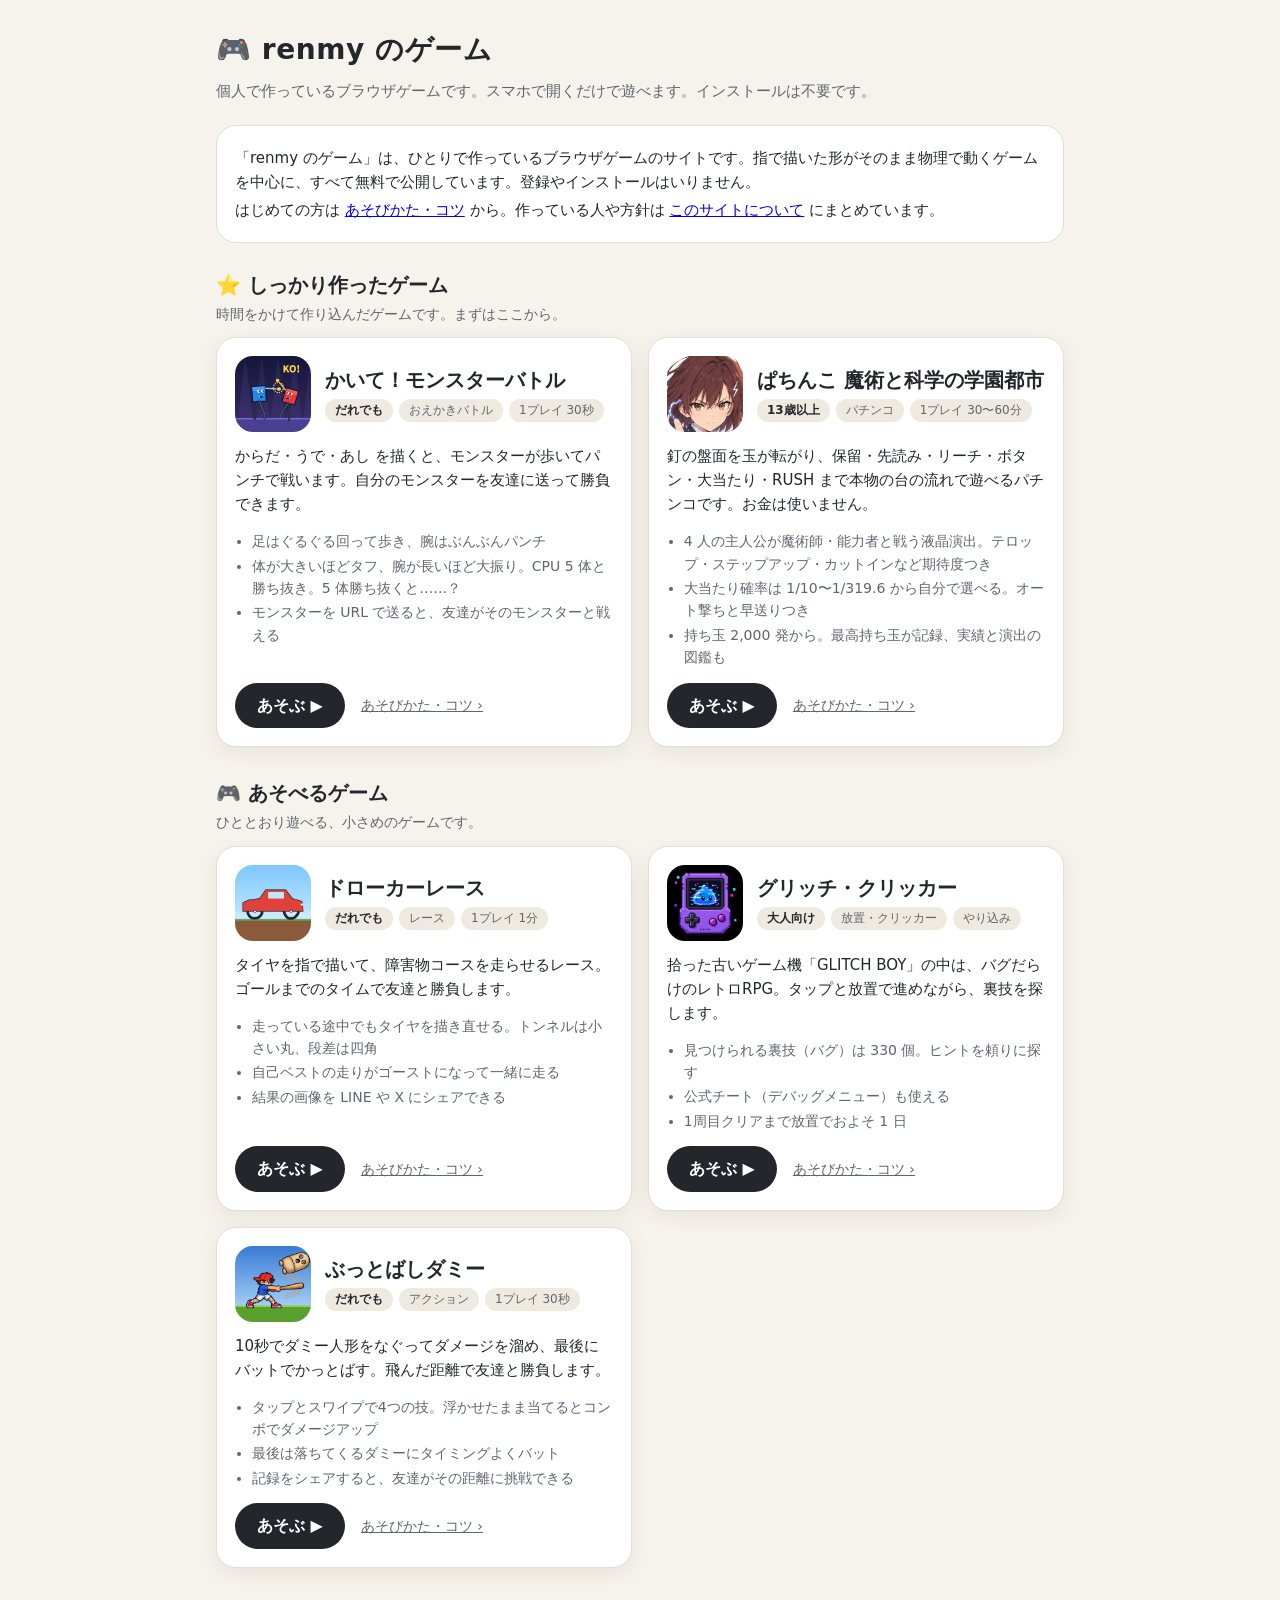
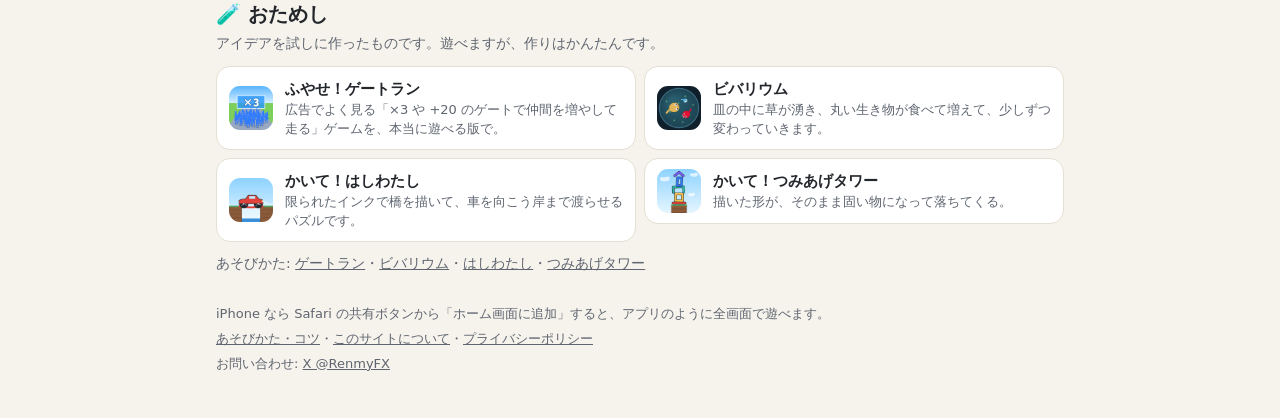
==== commit 28d21083: "一覧に パチンコ（⭐ しっかり作った）: カード・あそびかた・sitemap・このサイトについて Co-Authored-By: Claude Opus 5.5 <noreply@anthropic." ====
--- a/index.html
+++ b/index.html
@@ -111,6 +111,22 @@
       </ul>
       <div class="acts"><a class="play" href="/draw-monster/">あそぶ ▶</a><a class="guide-link" href="/guide/draw-monster/">あそびかた・コツ ›</a></div>
     </article>
+      <article class="card">
+      <div class="head">
+        <img src="icons/pachinko.png" alt="" width="76" height="76">
+        <div>
+          <h2>ぱちんこ 魔術と科学の学園都市</h2>
+          <div class="chips"><span class="chip for">13歳以上</span><span class="chip">パチンコ</span><span class="chip">1プレイ 30〜60分</span></div>
+        </div>
+      </div>
+      <p class="desc">釘の盤面を玉が転がり、保留・先読み・リーチ・ボタン・大当たり・RUSH まで本物の台の流れで遊べるパチンコです。お金は使いません。</p>
+      <ul class="points">
+        <li>4 人の主人公が魔術師・能力者と戦う液晶演出。テロップ・ステップアップ・カットインなど期待度つき</li>
+        <li>大当たり確率は 1/10〜1/319.6 から自分で選べる。オート撃ちと早送りつき</li>
+        <li>持ち玉 2,000 発から。最高持ち玉が記録、実績と演出の図鑑も</li>
+      </ul>
+      <div class="acts"><a class="play" href="/pachinko/">あそぶ ▶</a><a class="guide-link" href="/guide/pachinko/">あそびかた・コツ ›</a></div>
+    </article>
     </div>
   </section>
 
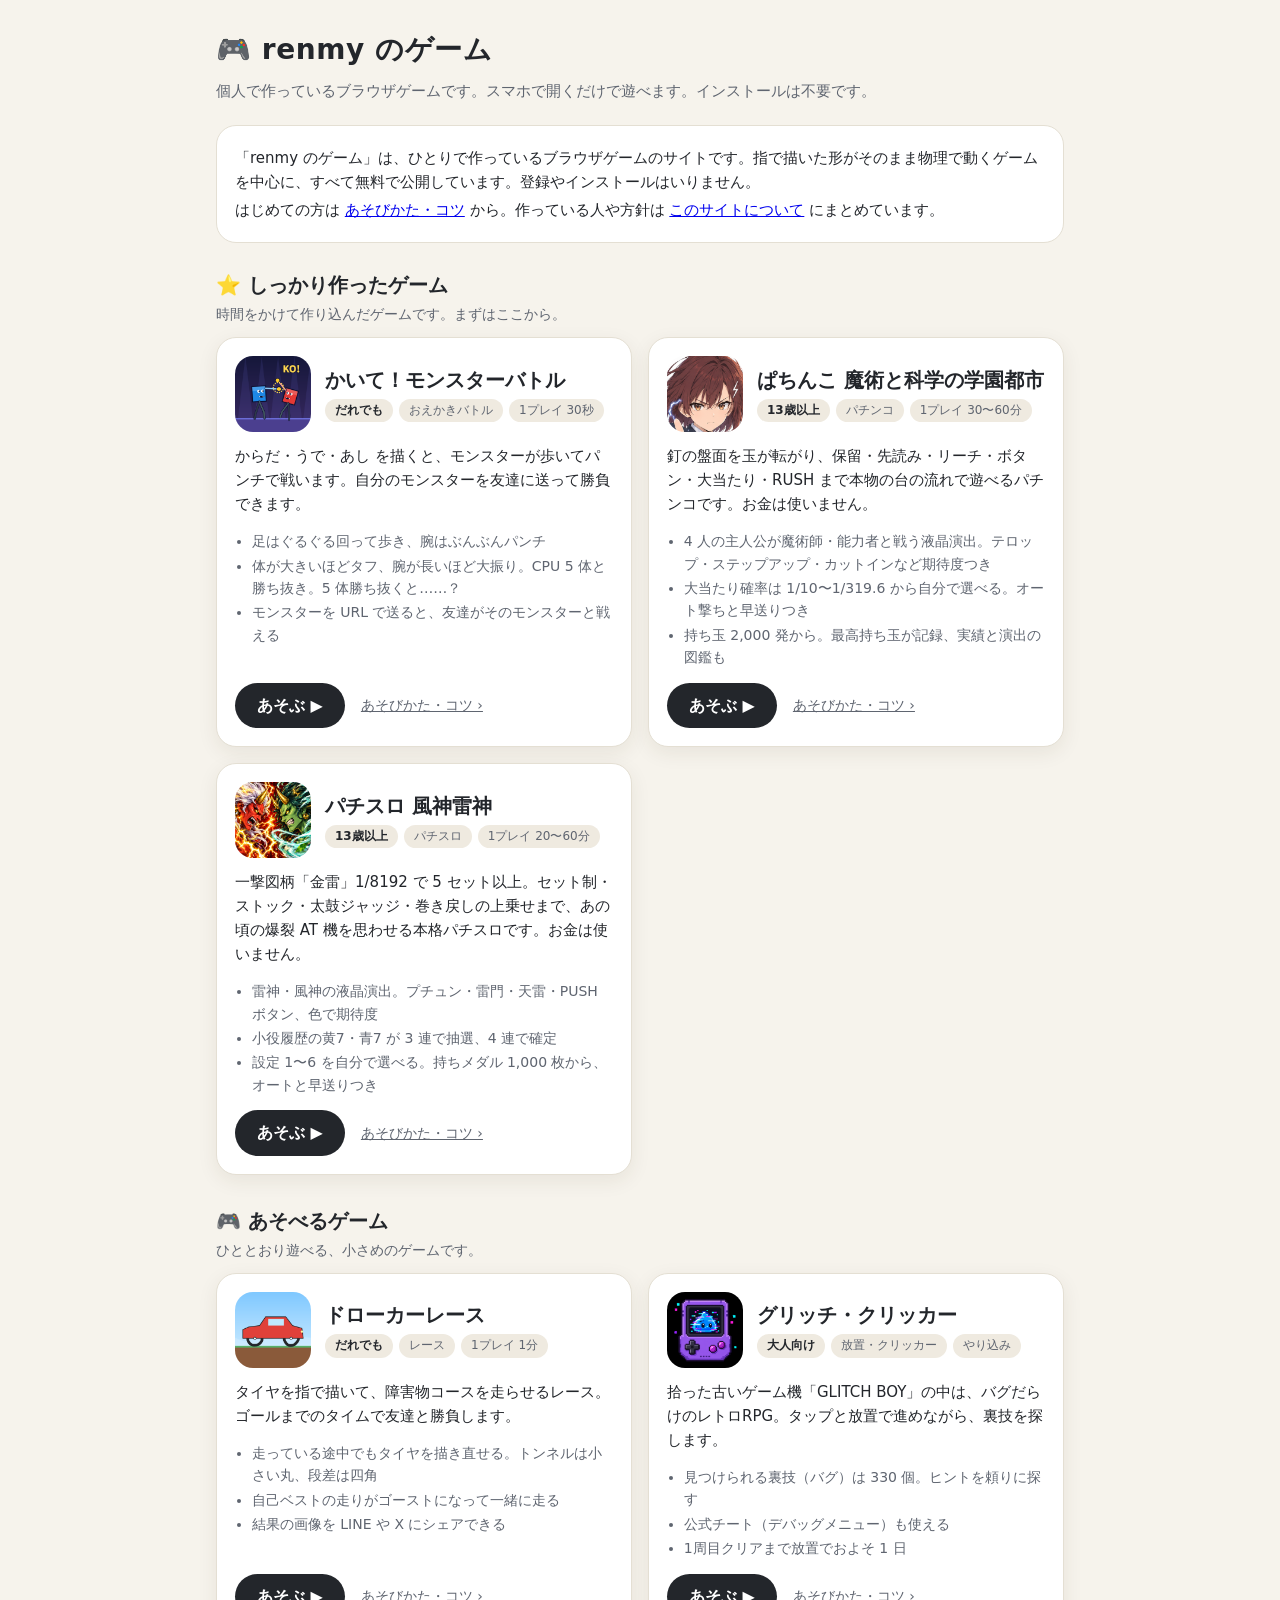
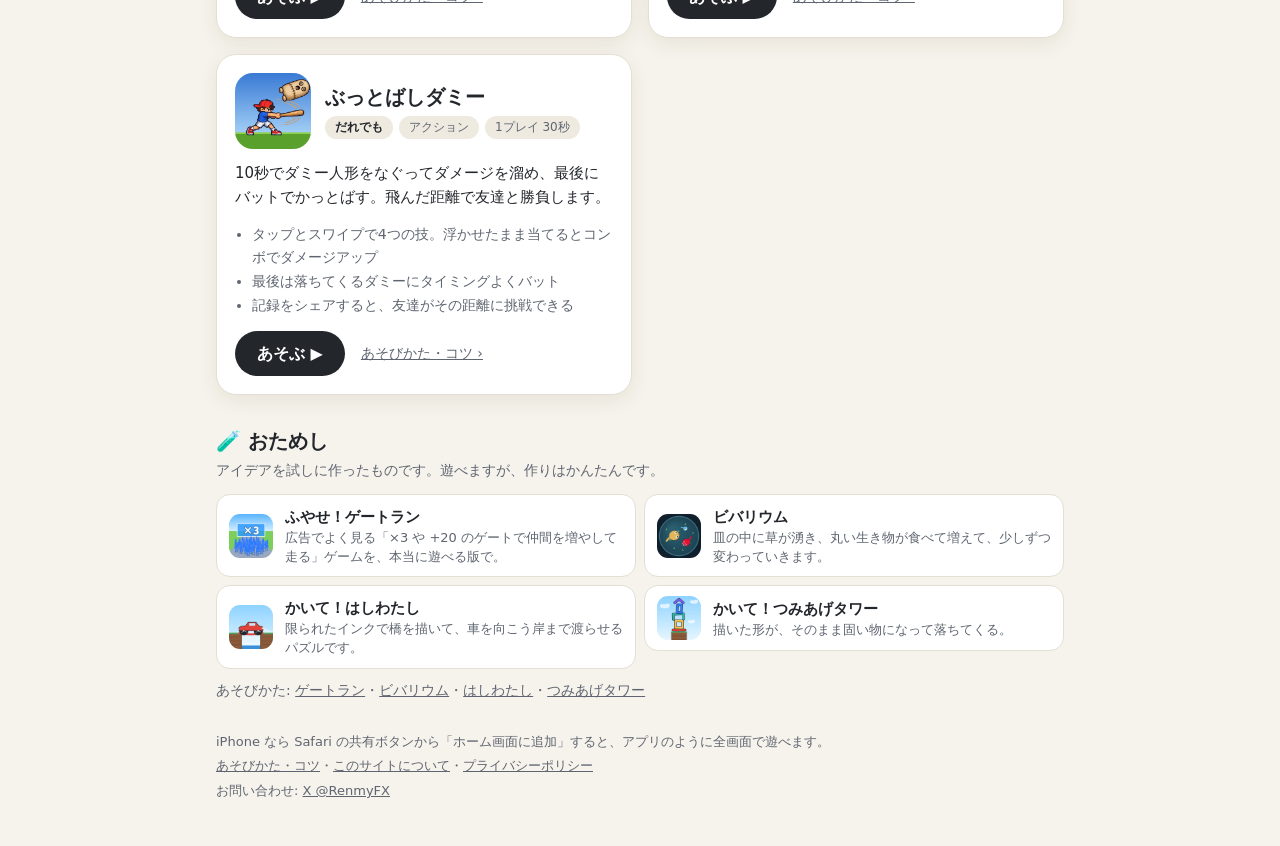
==== commit 0e3999d9: "一覧に パチスロ 風神雷神（⭐ しっかり作った）: カード・あそびかた・sitemap・このサイトについて Co-Authored-By: Claude Opus 5.5 <noreply@anthr" ====
--- a/index.html
+++ b/index.html
@@ -127,6 +127,22 @@
       </ul>
       <div class="acts"><a class="play" href="/pachinko/">あそぶ ▶</a><a class="guide-link" href="/guide/pachinko/">あそびかた・コツ ›</a></div>
     </article>
+      <article class="card">
+      <div class="head">
+        <img src="icons/pachislot.png" alt="" width="76" height="76">
+        <div>
+          <h2>パチスロ 風神雷神</h2>
+          <div class="chips"><span class="chip for">13歳以上</span><span class="chip">パチスロ</span><span class="chip">1プレイ 20〜60分</span></div>
+        </div>
+      </div>
+      <p class="desc">一撃図柄「金雷」1/8192 で 5 セット以上。セット制・ストック・太鼓ジャッジ・巻き戻しの上乗せまで、あの頃の爆裂 AT 機を思わせる本格パチスロです。お金は使いません。</p>
+      <ul class="points">
+        <li>雷神・風神の液晶演出。プチュン・雷門・天雷・PUSH ボタン、色で期待度</li>
+        <li>小役履歴の黄7・青7 が 3 連で抽選、4 連で確定</li>
+        <li>設定 1〜6 を自分で選べる。持ちメダル 1,000 枚から、オートと早送りつき</li>
+      </ul>
+      <div class="acts"><a class="play" href="/pachislot/">あそぶ ▶</a><a class="guide-link" href="/guide/pachislot/">あそびかた・コツ ›</a></div>
+    </article>
     </div>
   </section>
 
